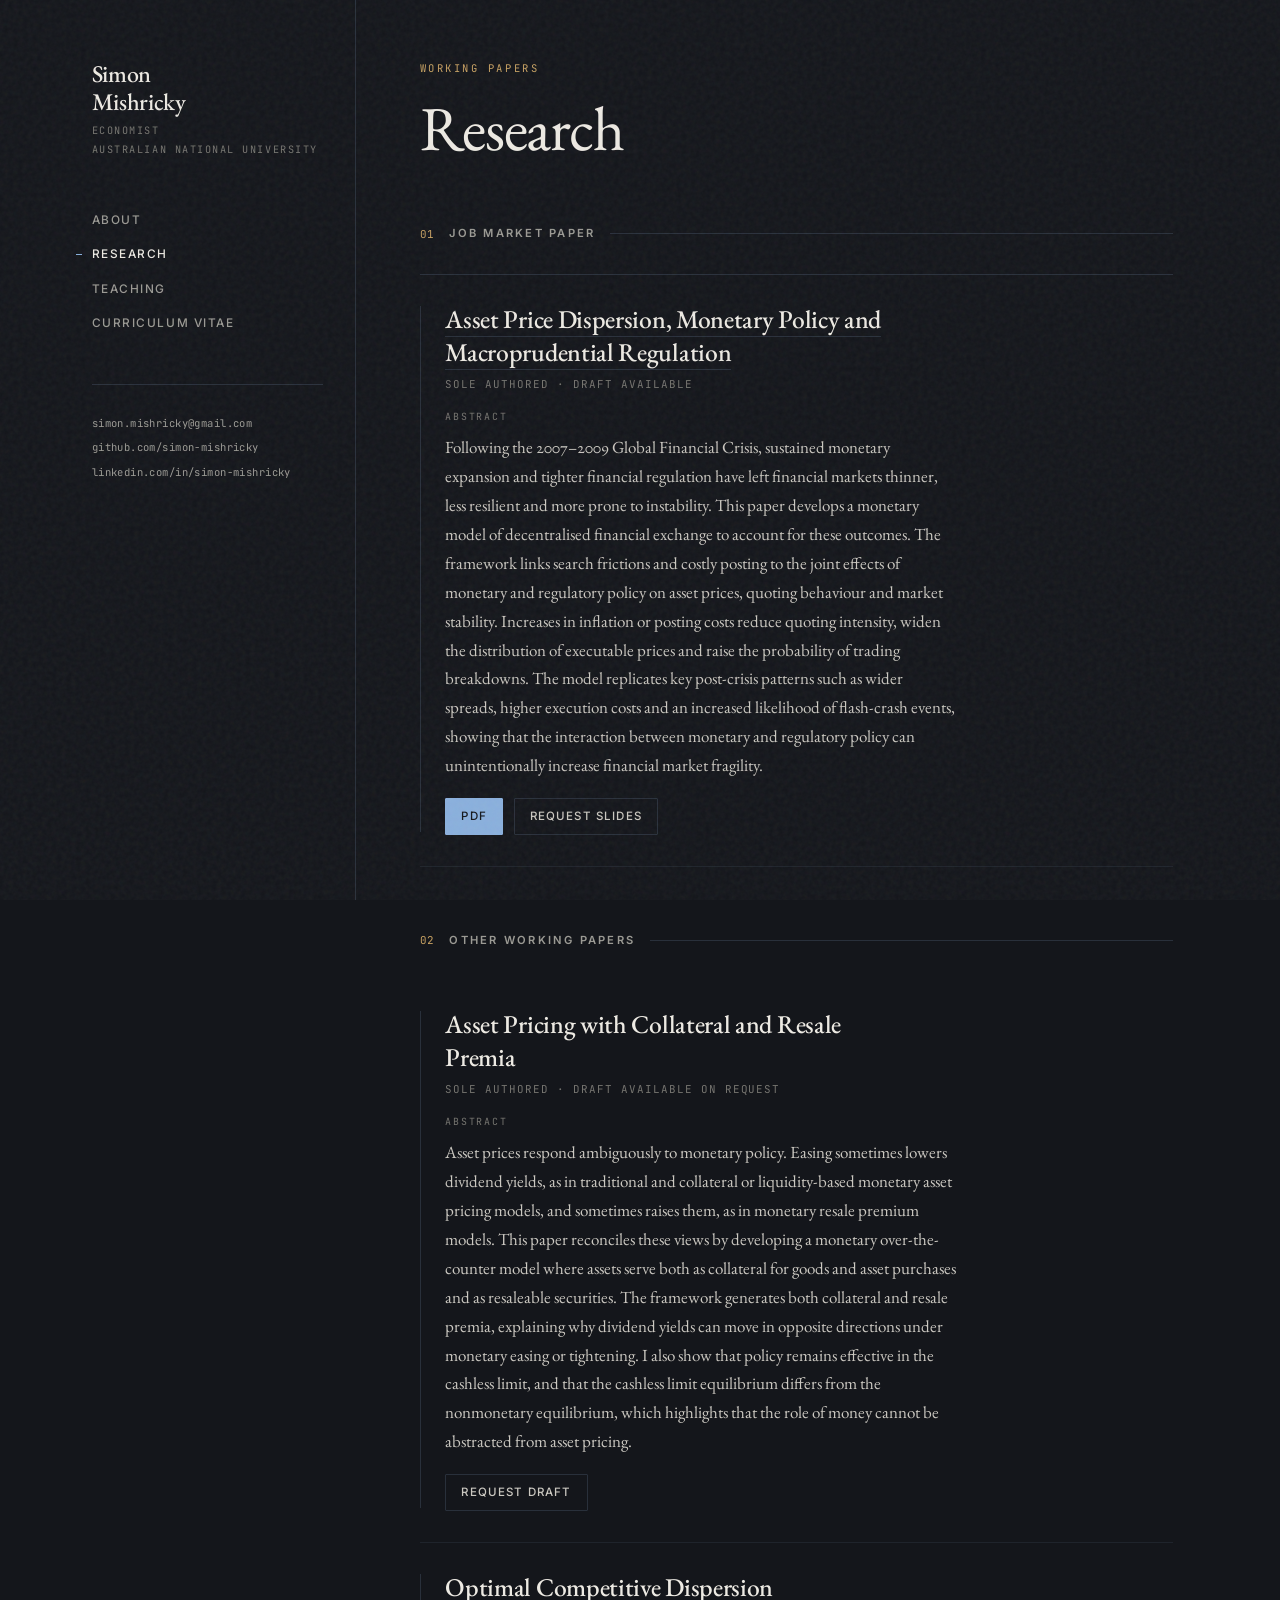
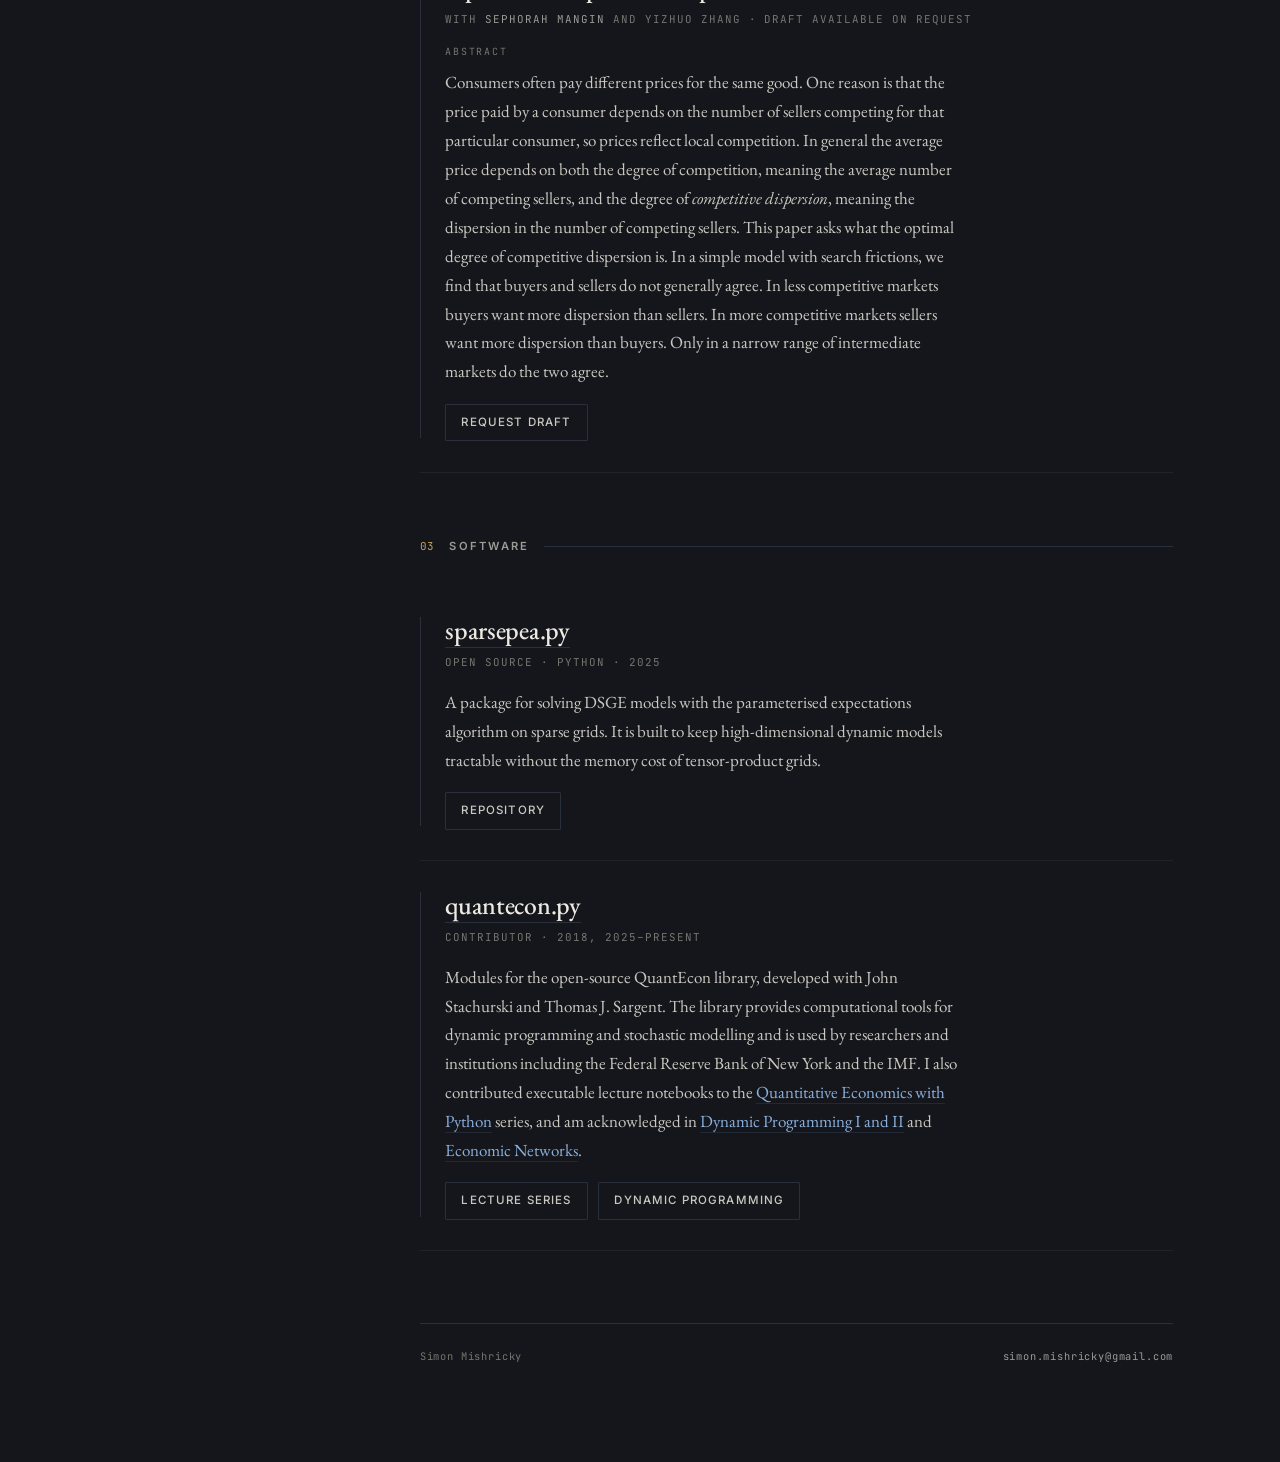
==== research.html @ d3999262 "Add personal academic website Co-Authored-By: Claude Opus 5 <noreply@anthropic.com> Claude-Session: " ====
<!DOCTYPE html>
<html lang="en" data-page="research">
<head>
<meta charset="utf-8">
<meta name="viewport" content="width=device-width, initial-scale=1">
<title>Research · Simon Mishricky</title>
<meta name="description" content="Working papers on monetary policy, asset price dispersion, collateral and resale premia, and optimal competitive dispersion.">
<link rel="canonical" href="https://simon-mishricky.github.io/research.html">
<meta property="og:type" content="website">
<meta property="og:title" content="Research · Simon Mishricky">
<meta property="og:description" content="Working papers on monetary policy, asset price dispersion, collateral and resale premia, and optimal competitive dispersion.">
<link rel="icon" type="image/svg+xml" href="assets/favicon.svg">
<link rel="preconnect" href="https://fonts.googleapis.com">
<link rel="preconnect" href="https://fonts.gstatic.com" crossorigin>
<link href="https://fonts.googleapis.com/css2?family=EB+Garamond:ital,wght@0,400;0,500;0,600;1,400;1,500&family=Inter:wght@400;500;600&family=JetBrains+Mono:wght@400;500&display=swap" rel="stylesheet">
<link rel="stylesheet" href="assets/styles.css">

<script type="speculationrules">
{"prefetch":[{"urls":["index.html","research.html","teaching.html","cv.html"],"eagerness":"moderate"}]}
</script>
</head>
<body>
<a class="skip" href="#main">Skip to content</a>

<div class="shell">

  <header class="rail">
    <a class="rail-mark" href="index.html">Simon<br>Mishricky</a>
    <p class="rail-role">Economist<br>Australian National University</p>
    <nav class="rail-nav" aria-label="Primary">
      <a href="index.html">About</a>
      <a href="research.html" aria-current="page">Research</a>
      <a href="teaching.html">Teaching</a>
      <a href="cv.html">Curriculum Vitae</a>
    </nav>
    <div class="rail-foot">
      <p><a href="mailto:simon.mishricky@gmail.com">simon.mishricky@gmail.com</a></p>
      <p><a href="https://github.com/simon-mishricky">github.com/simon-mishricky</a></p>
      <p><a href="https://www.linkedin.com/in/simon-mishricky">linkedin.com/in/simon-mishricky</a></p>
    </div>
  </header>

  <main class="main" id="main">

    <p class="eyebrow">Working papers</p>
    <h1 class="page-title">Research</h1>

    <h2 class="sec" data-num="01">Job Market Paper</h2>

    <article class="paper">
      <h3 class="paper-title"><a href="https://simon-mishricky.github.io/APD_Paper.pdf">Asset Price Dispersion, Monetary Policy and Macroprudential Regulation</a></h3>
      <p class="paper-meta">Sole authored &middot; Draft available</p>
      <div class="abstract">
        <span class="abstract-label">Abstract</span>
        <p>Following the 2007&ndash;2009 Global Financial Crisis, sustained monetary expansion and tighter financial regulation have left financial markets thinner, less resilient and more prone to instability. This paper develops a monetary model of decentralised financial exchange to account for these outcomes. The framework links search frictions and costly posting to the joint effects of monetary and regulatory policy on asset prices, quoting behaviour and market stability. Increases in inflation or posting costs reduce quoting intensity, widen the distribution of executable prices and raise the probability of trading breakdowns. The model replicates key post-crisis patterns such as wider spreads, higher execution costs and an increased likelihood of flash-crash events, showing that the interaction between monetary and regulatory policy can unintentionally increase financial market fragility.</p>
      </div>
      <div class="paper-links">
        <a class="btn btn--solid" href="https://simon-mishricky.github.io/APD_Paper.pdf">PDF</a>
        <a class="btn" href="mailto:simon.mishricky@gmail.com?subject=Asset%20Price%20Dispersion%20paper">Request slides</a>
      </div>
    </article>

    <h2 class="sec" data-num="02">Other Working Papers</h2>

    <article class="paper">
      <h3 class="paper-title">Asset Pricing with Collateral and Resale Premia</h3>
      <p class="paper-meta">Sole authored &middot; Draft available on request</p>
      <div class="abstract">
        <span class="abstract-label">Abstract</span>
        <p>Asset prices respond ambiguously to monetary policy. Easing sometimes lowers dividend yields, as in traditional and collateral or liquidity-based monetary asset pricing models, and sometimes raises them, as in monetary resale premium models. This paper reconciles these views by developing a monetary over-the-counter model where assets serve both as collateral for goods and asset purchases and as resaleable securities. The framework generates both collateral and resale premia, explaining why dividend yields can move in opposite directions under monetary easing or tightening. I also show that policy remains effective in the cashless limit, and that the cashless limit equilibrium differs from the nonmonetary equilibrium, which highlights that the role of money cannot be abstracted from asset pricing.</p>
      </div>
      <div class="paper-links">
        <a class="btn" href="mailto:simon.mishricky@gmail.com?subject=Collateral%20and%20Resale%20Premia%20paper">Request draft</a>
      </div>
    </article>

    <article class="paper">
      <h3 class="paper-title">Optimal Competitive Dispersion</h3>
      <p class="paper-meta">With <a href="http://www.sephorahmangin.info/">Sephorah Mangin</a> and Yizhuo Zhang &middot; Draft available on request</p>
      <div class="abstract">
        <span class="abstract-label">Abstract</span>
        <p>Consumers often pay different prices for the same good. One reason is that the price paid by a consumer depends on the number of sellers competing for that particular consumer, so prices reflect local competition. In general the average price depends on both the degree of competition, meaning the average number of competing sellers, and the degree of <em>competitive dispersion</em>, meaning the dispersion in the number of competing sellers. This paper asks what the optimal degree of competitive dispersion is. In a simple model with search frictions, we find that buyers and sellers do not generally agree. In less competitive markets buyers want more dispersion than sellers. In more competitive markets sellers want more dispersion than buyers. Only in a narrow range of intermediate markets do the two agree.</p>
      </div>
      <div class="paper-links">
        <a class="btn" href="mailto:simon.mishricky@gmail.com?subject=Optimal%20Competitive%20Dispersion%20paper">Request draft</a>
      </div>
    </article>

    <h2 class="sec" data-num="03">Software</h2>

    <article class="paper">
      <h3 class="paper-title"><a href="https://github.com/simon-mishricky/sparsepea">sparsepea.py</a></h3>
      <p class="paper-meta">Open source &middot; Python &middot; 2025</p>
      <div class="abstract">
        <p>A package for solving DSGE models with the parameterised expectations algorithm on sparse grids. It is built to keep high-dimensional dynamic models tractable without the memory cost of tensor-product grids.</p>
      </div>
      <div class="paper-links">
        <a class="btn" href="https://github.com/simon-mishricky/sparsepea">Repository</a>
      </div>
    </article>

    <article class="paper">
      <h3 class="paper-title"><a href="https://github.com/QuantEcon/QuantEcon.py">quantecon.py</a></h3>
      <p class="paper-meta">Contributor &middot; 2018, 2025&ndash;present</p>
      <div class="abstract">
        <p>Modules for the open-source QuantEcon library, developed with John Stachurski and Thomas J. Sargent. The library provides computational tools for dynamic programming and stochastic modelling and is used by researchers and institutions including the Federal Reserve Bank of New York and the IMF. I also contributed executable lecture notebooks to the <a href="https://quantecon.org/lectures/">Quantitative Economics with Python</a> series, and am acknowledged in <a href="https://dp.quantecon.org">Dynamic Programming I and II</a> and <a href="https://networks.quantecon.org">Economic Networks</a>.</p>
      </div>
      <div class="paper-links">
        <a class="btn" href="https://quantecon.org/lectures/">Lecture series</a>
        <a class="btn" href="https://dp.quantecon.org">Dynamic Programming</a>
      </div>
    </article>

    <footer class="foot">
      <span>Simon Mishricky</span>
      <span><a href="mailto:simon.mishricky@gmail.com">simon.mishricky@gmail.com</a></span>
    </footer>

  </main>
</div>
</body>
</html>
---- assets/styles.css ----
/* =============================================================
   Simon Mishricky — personal academic site
   Design: working-paper editorial. Bone ground, ink text,
   deep-teal accent, brass numerals. Garamond prose, Inter UI,
   JetBrains Mono for data.
   ============================================================= */

:root {
    color-scheme: dark;

    /* Ground */
    --paper:      #14171b;
    --paper-alt:  #1a1e23;
    --paper-deep: #21262c;

    /* Ink */
    --ink:    #edeae3;
    --ink-2:  #cbc8c1;
    --ink-3:  #9b9a94;
    --ink-4:  #767570;
    --rule:   #2e333a;
    --rule-2: #23282e;

    /* Accents */
    --accent:       #74c2b1;
    --accent-hover: #9ad8c9;
    --accent-wash:  rgba(116, 194, 177, 0.12);
    --brass:        #c8a263;

    /* Type */
    --serif: 'EB Garamond', 'Iowan Old Style', Georgia, 'Times New Roman', serif;
    --ui:    'Inter', -apple-system, BlinkMacSystemFont, 'Segoe UI', Helvetica, Arial, sans-serif;
    --mono:  'JetBrains Mono', ui-monospace, 'SF Mono', Menlo, Consolas, monospace;

    /* Metrics */
    --rail-w: 16.5rem;
    --gutter: clamp(1.25rem, 4vw, 3.5rem);
    --measure: 64ch;
}

/* ===== PER-PAGE ACCENTS =====
   One palette family, one accent per page. Brass numerals stay constant
   so the pages still read as one site. */

:root[data-page="about"] {
    --paper:      #14181a;
    --paper-alt:  #1a1f22;
    --paper-deep: #212a2c;
    --rule:       #2a332f;
    --rule-2:     #212925;
    --accent:       #74c2b1;
    --accent-hover: #9ad8c9;
    --accent-wash:  rgba(116, 194, 177, 0.12);
}

:root[data-page="research"] {
    --paper:      #14161b;
    --paper-alt:  #1a1d24;
    --paper-deep: #21262f;
    --rule:       #29303b;
    --rule-2:     #1f242c;
    --accent:       #8ab0dd;
    --accent-hover: #a9c6e8;
    --accent-wash:  rgba(138, 176, 221, 0.12);
}

:root[data-page="teaching"] {
    --paper:      #181614;
    --paper-alt:  #201c18;
    --paper-deep: #2a241d;
    --rule:       #352c24;
    --rule-2:     #28211b;
    --accent:       #e09a72;
    --accent-hover: #ecb492;
    --accent-wash:  rgba(224, 154, 114, 0.12);
}

:root[data-page="cv"] {
    --paper:      #17151a;
    --paper-alt:  #1f1c23;
    --paper-deep: #29242e;
    --rule:       #302a36;
    --rule-2:     #251f29;
    --accent:       #bf9ad0;
    --accent-hover: #d2b5df;
    --accent-wash:  rgba(191, 154, 208, 0.12);
}

@view-transition { navigation: auto; }

.rail { view-transition-name: rail; }
.main { view-transition-name: main; }

*, *::before, *::after { box-sizing: border-box; }

html {
    background: var(--paper);
    font-size: 16px;
    scroll-behavior: smooth;
    -webkit-text-size-adjust: 100%;
    /* Reserve the scrollbar on every page so short pages (cv) and long ones
       (research) centre their layout at exactly the same width. */
    scrollbar-gutter: stable;
}

body {
    margin: 0;
    background: var(--paper);
    color: var(--ink-2);
    font-family: var(--serif);
    font-size: 1.0625rem;
    line-height: 1.7;
    font-feature-settings: "kern" 1, "liga" 1, "onum" 1;
    -webkit-font-smoothing: antialiased;
    overflow-x: hidden;
}

/* Paper grain */
body::after {
    content: '';
    position: fixed;
    inset: 0;
    pointer-events: none;
    z-index: 999;
    opacity: 0.055;
    background-image: url("data:image/svg+xml,%3Csvg xmlns='http://www.w3.org/2000/svg' viewBox='0 0 300 300'%3E%3Cfilter id='g'%3E%3CfeTurbulence type='fractalNoise' baseFrequency='0.62' numOctaves='3' stitchTiles='stitch'/%3E%3C/filter%3E%3Crect width='100%25' height='100%25' filter='url(%23g)'/%3E%3C/svg%3E");
}

a {
    color: var(--accent);
    text-decoration: none;
    border-bottom: 1px solid var(--accent-wash);
    transition: color .18s ease, border-color .18s ease;
}
a:hover { color: var(--accent-hover); border-bottom-color: currentColor; }
a:focus-visible {
    outline: 2px solid var(--accent);
    outline-offset: 3px;
    border-radius: 2px;
}

::selection { background: var(--accent-wash); color: var(--ink); }

.skip {
    position: absolute;
    left: -9999px;
}
.skip:focus {
    left: 1rem; top: 1rem;
    z-index: 1000;
    background: var(--paper);
    padding: .6rem 1rem;
    border: 1px solid var(--rule);
}

/* ============================== SHELL ============================== */

.shell {
    max-width: 74rem;
    margin: 0 auto;
    padding: 0 var(--gutter);
}

@media (min-width: 62rem) {
    .shell {
        display: grid;
        grid-template-columns: var(--rail-w) minmax(0, 1fr);
        gap: clamp(2.5rem, 5vw, 5rem);
        align-items: start;
    }
}

/* ============================== RAIL ============================== */

.rail {
    padding: 2.5rem 0 1.5rem;
    border-bottom: 1px solid var(--rule);
    margin-bottom: 2.5rem;
}

@media (min-width: 62rem) {
    .rail {
        position: sticky;
        top: 0;
        height: 100vh;
        display: flex;
        flex-direction: column;
        padding: 3.75rem 2rem 2.5rem 0;
        border-bottom: 0;
        border-right: 1px solid var(--rule);
        margin-bottom: 0;
    }
}

.rail-mark {
    display: inline-block;
    font-family: var(--serif);
    font-size: 1.5rem;
    font-weight: 500;
    letter-spacing: -0.015em;
    line-height: 1.15;
    color: var(--ink);
    border-bottom: 0;
}
.rail-mark:hover { color: var(--accent); }

.rail-role {
    margin: .45rem 0 0;
    font-family: var(--mono);
    font-size: .64rem;
    letter-spacing: .15em;
    text-transform: uppercase;
    color: var(--ink-4);
    line-height: 1.8;
}

.rail-nav {
    margin-top: 2rem;
    display: flex;
    flex-wrap: wrap;
    gap: .35rem 1.5rem;
}

@media (min-width: 62rem) {
    .rail-nav { flex-direction: column; gap: .1rem; margin-top: 2.75rem; align-items: stretch; }
    /* The whole row is clickable, not just the width of the words. */
    .rail-nav a { display: block; }
}

.rail-nav a {
    font-family: var(--ui);
    font-size: .74rem;
    font-weight: 500;
    letter-spacing: .13em;
    text-transform: uppercase;
    color: var(--ink-3);
    border-bottom: 0;
    padding: .4rem 0;
    position: relative;
}
.rail-nav a:hover { color: var(--ink); }

.rail-nav a[aria-current="page"] { color: var(--ink); }
.rail-nav a[aria-current="page"]::before {
    content: '';
    position: absolute;
    left: -1rem;
    top: 50%;
    width: .4rem;
    height: 1px;
    background: var(--accent);
}
@media (max-width: 61.99rem) {
    .rail-nav a[aria-current="page"] { color: var(--accent); }
    .rail-nav a[aria-current="page"]::before { display: none; }
}

.rail-foot {
    /* Sits directly under the nav as one block. It used to be pushed to the
       bottom of the viewport with margin-top:auto, which left the column
       split in two with a gap in the middle while the page scrolled. */
    margin-top: 2.75rem;
    padding-top: 1.75rem;
    border-top: 1px solid var(--rule);
    display: none;
}
@media (min-width: 62rem) { .rail-foot { display: block; } }

.rail-foot p {
    margin: 0 0 .3rem;
    font-family: var(--mono);
    font-size: .66rem;
    letter-spacing: .04em;
    color: var(--ink-4);
    line-height: 1.9;
}
.rail-foot a { color: var(--ink-3); border-bottom-color: transparent; }
.rail-foot a:hover { color: var(--accent); }

/* ============================== MAIN ============================== */

.main {
    padding: 0 0 5rem;
    min-width: 0;
}
@media (min-width: 62rem) { .main { padding: 3.75rem 0 6rem; } }

/* ---------- Page head ---------- */

.eyebrow {
    font-family: var(--mono);
    font-size: .66rem;
    letter-spacing: .24em;
    text-transform: uppercase;
    color: var(--brass);
    margin: 0 0 1.1rem;
}

.page-title {
    font-family: var(--serif);
    font-weight: 400;
    font-size: clamp(2.4rem, 6vw, 3.9rem);
    line-height: 1.04;
    letter-spacing: -0.022em;
    color: var(--ink);
    margin: 0 0 1.25rem;
}
.page-title em { font-style: italic; color: var(--accent); }

.lede {
    max-width: var(--measure);
    font-size: 1.19rem;
    line-height: 1.68;
    color: var(--ink-2);
    margin: 0 0 1.15rem;
}

.prose { max-width: var(--measure); }
.prose p { margin: 0 0 1.15rem; }
.prose p:last-child { margin-bottom: 0; }

/* ---------- Section heads ---------- */

.sec {
    display: flex;
    align-items: center;
    gap: .9rem;
    margin: 4rem 0 1.9rem;
    font-family: var(--ui);
    font-size: .7rem;
    font-weight: 600;
    letter-spacing: .2em;
    text-transform: uppercase;
    color: var(--ink-3);
}
.sec::before {
    content: attr(data-num);
    font-family: var(--mono);
    font-weight: 400;
    font-size: .68rem;
    letter-spacing: .06em;
    color: var(--brass);
}
.sec:not([data-num])::before { display: none; }

.sec::after {
    content: '';
    flex: 1 1 auto;
    height: 1px;
    background: var(--rule);
}

/* ---------- Meta grid (fields, contact, facts) ---------- */

.facts {
    margin: 2.25rem 0 0;
    border-top: 1px solid var(--rule);
}

.fact {
    display: grid;
    grid-template-columns: 1fr;
    gap: .1rem .5rem;
    padding: .85rem 0;
    border-bottom: 1px solid var(--rule-2);
}
@media (min-width: 34rem) {
    .fact { grid-template-columns: 9.5rem minmax(0, 1fr); gap: 1.5rem; align-items: baseline; }
}

.fact dt {
    font-family: var(--mono);
    font-size: .64rem;
    letter-spacing: .14em;
    text-transform: uppercase;
    color: var(--ink-4);
    padding-top: .32rem;
}
.fact dd { margin: 0; color: var(--ink-2); }

/* ---------- Entry rows (CV, teaching, awards) ---------- */

.entry {
    padding: 1.15rem 0;
    border-bottom: 1px solid var(--rule-2);
}
.entry:first-of-type { border-top: 1px solid var(--rule); }

.entry-head {
    display: flex;
    flex-wrap: wrap;
    align-items: baseline;
    justify-content: space-between;
    gap: .25rem 1.5rem;
}

.entry-title {
    flex: 1 1 22rem;
    min-width: 0;
    margin: 0;
    font-family: var(--serif);
    font-size: 1.16rem;
    font-weight: 600;
    line-height: 1.35;
    letter-spacing: -0.005em;
    color: var(--ink);
}
.entry-title .role {
    font-weight: 400;
    font-style: italic;
    color: var(--ink-3);
}

.years {
    flex: 0 0 auto;
    margin-left: auto;
    font-family: var(--mono);
    font-size: .72rem;
    letter-spacing: .05em;
    color: var(--ink-4);
    white-space: nowrap;
    font-variant-numeric: lining-nums tabular-nums;
}

.entry-head .years { padding-top: .15rem; }

.entry-sub {
    margin: .2rem 0 0;
    font-size: 1rem;
    color: var(--ink-3);
}

.entry ul {
    margin: .65rem 0 0;
    padding: 0;
    list-style: none;
    max-width: var(--measure);
}
.entry ul li {
    position: relative;
    padding-left: 1.15rem;
    margin-bottom: .4rem;
    color: var(--ink-2);
    line-height: 1.62;
}
.entry ul li::before {
    content: '';
    position: absolute;
    left: 0;
    top: .78em;
    width: .5rem;
    height: 1px;
    background: var(--ink-4);
}
.entry ul li:last-child { margin-bottom: 0; }

.entry ul ul { margin-top: .35rem; }
.entry ul ul li::before { width: .3rem; background: var(--rule); height: 2px; border-radius: 2px; top: .72em; }

/* ---------- Papers ---------- */

.paper {
    position: relative;
    padding: 1.75rem 0 1.9rem 0;
    border-bottom: 1px solid var(--rule-2);
}
.paper:first-of-type { border-top: 1px solid var(--rule); }

@media (min-width: 48rem) {
    .paper { padding-left: 1.6rem; }
    .paper::before {
        content: '';
        position: absolute;
        left: 0;
        top: 1.95rem;
        bottom: 2.1rem;
        width: 1px;
        background: var(--rule);
        transition: background .25s ease;
    }
    .paper:hover::before { background: var(--accent); }
}

.paper-flag {
    display: inline-block;
    margin-bottom: .7rem;
    padding: .22rem .55rem;
    font-family: var(--mono);
    font-size: .6rem;
    letter-spacing: .16em;
    text-transform: uppercase;
    color: var(--accent);
    background: var(--accent-wash);
}

.paper-title {
    margin: 0 0 .4rem;
    font-family: var(--serif);
    font-size: clamp(1.35rem, 2.6vw, 1.6rem);
    font-weight: 500;
    line-height: 1.28;
    letter-spacing: -0.012em;
    color: var(--ink);
    max-width: 34ch;
}
.paper-title a { color: inherit; border-bottom: 1px solid var(--rule); }
.paper-title a:hover { color: var(--accent); border-bottom-color: currentColor; }

.paper-meta {
    margin: 0 0 1rem;
    font-family: var(--mono);
    font-size: .68rem;
    letter-spacing: .09em;
    text-transform: uppercase;
    color: var(--ink-4);
}
.paper-meta a { color: var(--ink-3); border-bottom-color: transparent; }
.paper-meta a:hover { color: var(--accent); }

.abstract {
    max-width: var(--measure);
    margin: 0;
    color: var(--ink-2);
}
.abstract .abstract-label {
    display: block;
    font-family: var(--mono);
    font-size: .62rem;
    letter-spacing: .18em;
    text-transform: uppercase;
    color: var(--ink-4);
    margin-bottom: .45rem;
}
.abstract p { margin: 0 0 .9rem; }
.abstract p:last-child { margin-bottom: 0; }

.paper-links {
    margin-top: 1.1rem;
    display: flex;
    flex-wrap: wrap;
    gap: .5rem .65rem;
}

/* ---------- Buttons ---------- */

.btn {
    display: inline-flex;
    align-items: center;
    gap: .45rem;
    padding: .5rem .95rem;
    font-family: var(--ui);
    font-size: .72rem;
    font-weight: 500;
    letter-spacing: .1em;
    text-transform: uppercase;
    color: var(--ink-2);
    background: transparent;
    border: 1px solid var(--rule);
    border-radius: 1px;
    transition: color .18s ease, border-color .18s ease, background .18s ease;
}
.btn:hover {
    color: var(--accent);
    border-color: var(--accent);
    background: var(--accent-wash);
}
.btn--solid {
    color: var(--paper);
    background: var(--accent);
    border-color: var(--accent);
}
.btn--solid:hover {
    color: var(--paper);
    background: var(--accent-hover);
    border-color: var(--accent-hover);
}
.btn--solid, .btn--solid:hover { color: #14171b; }

.actions {
    display: flex;
    flex-wrap: wrap;
    gap: .6rem;
    margin-top: 2rem;
}

/* ---------- Tags ---------- */

.tags {
    display: flex;
    flex-wrap: wrap;
    gap: .4rem .45rem;
    margin: 0;
    padding: 0;
    list-style: none;
}
.tags li {
    font-family: var(--mono);
    font-size: .66rem;
    letter-spacing: .1em;
    text-transform: uppercase;
    color: var(--ink-3);
    padding: .3rem .6rem;
    border: 1px solid var(--rule);
    border-radius: 1px;
}

/* ---------- Pull panel ---------- */

.panel {
    margin: 2.5rem 0 0;
    padding: 1.75rem;
    background: var(--paper-alt);
    border-left: 2px solid var(--accent);
}
.panel h3 {
    margin: 0 0 .55rem;
    font-family: var(--serif);
    font-size: 1.28rem;
    font-weight: 500;
    line-height: 1.3;
    color: var(--ink);
}
.panel p { margin: 0 0 .9rem; max-width: var(--measure); }
.panel p:last-child { margin-bottom: 0; }

/* ---------- Simple list ---------- */

.plain {
    margin: 0;
    padding: 0;
    list-style: none;
    border-top: 1px solid var(--rule);
}
.plain li {
    display: flex;
    flex-wrap: wrap;
    align-items: baseline;
    justify-content: space-between;
    gap: .2rem 1.5rem;
    padding: .8rem 0;
    border-bottom: 1px solid var(--rule-2);
    color: var(--ink-2);
}
.plain li > span:first-child { flex: 1 1 22rem; min-width: 0; max-width: 56ch; }
.plain li > .years { margin-left: auto; }

/* ---------- Course block ---------- */

.courses { margin: 0; padding: 0; }
.courses dt {
    font-family: var(--mono);
    font-size: .64rem;
    letter-spacing: .15em;
    text-transform: uppercase;
    color: var(--brass);
    margin: 1.6rem 0 .55rem;
}
.courses dt:first-child { margin-top: 0; }
.courses dt span {
    color: var(--ink-4);
    letter-spacing: .1em;
}
.courses dt span::before {
    content: '\00B7';
    margin: 0 .45rem 0 .25rem;
    color: var(--rule);
}
.courses dd {
    margin: 0 0 .5rem;
    padding-left: 1.15rem;
    position: relative;
    max-width: var(--measure);
    color: var(--ink-2);
}
.courses dd::before {
    content: '';
    position: absolute;
    left: 0;
    top: .78em;
    width: .5rem;
    height: 1px;
    background: var(--ink-4);
}
.courses dd b {
    font-weight: 600;
    color: var(--ink);
}

/* ---------- Stat row ---------- */

.stats {
    display: flex;
    flex-wrap: wrap;
    gap: 2rem 3.25rem;
    margin: 2.5rem 0 0;
    padding: 0;
    list-style: none;
}
.stats li { position: relative; }
.stats li + li::before {
    content: '';
    position: absolute;
    left: -1.6rem;
    top: .3rem;
    bottom: .3rem;
    width: 1px;
    background: var(--rule);
}
.stat-value {
    display: block;
    font-family: var(--serif);
    font-size: 2.1rem;
    font-weight: 500;
    line-height: 1;
    letter-spacing: -0.02em;
    color: var(--ink);
    font-variant-numeric: lining-nums;
}
.stat-label {
    display: block;
    margin-top: .45rem;
    font-family: var(--mono);
    font-size: .62rem;
    letter-spacing: .15em;
    text-transform: uppercase;
    color: var(--ink-4);
}

/* ---------- Footer ---------- */

.foot {
    margin-top: 4.5rem;
    padding-top: 1.5rem;
    border-top: 1px solid var(--rule);
    display: flex;
    flex-wrap: wrap;
    justify-content: space-between;
    gap: .5rem 2rem;
    font-family: var(--mono);
    font-size: .65rem;
    letter-spacing: .08em;
    color: var(--ink-4);
}
.foot a { color: var(--ink-3); border-bottom-color: transparent; }
.foot a:hover { color: var(--accent); }

/* ---------- Print ---------- */

@media print {
    /* Same specificity as the per-page blocks, and later in the source, so a
       dark page ground never reaches paper. */
    :root, :root[data-page] {
        --paper: #fff; --paper-alt: #fff;
        --ink: #000; --ink-2: #000; --ink-3: #333; --ink-4: #555;
        --rule: #999; --rule-2: #ccc; --brass: #555;
        --accent: #000; --accent-hover: #000; --accent-wash: transparent;
    }
    body { font-size: 10pt; line-height: 1.4; }
    body::after, .rail-nav, .actions, .foot, .skip { display: none !important; }
    .shell { display: block; max-width: none; padding: 0; }
    .rail { border: 0; padding: 0 0 .5rem; margin-bottom: 1rem; border-bottom: 1px solid #999; }
    .rail-foot { display: block; margin-top: .5rem; }
    .main { padding: 0; }
    .sec { margin: 1.25rem 0 .6rem; }
    .entry, .paper { break-inside: avoid; padding: .5rem 0; }
    a { color: #000; border: 0; }
}

@media (prefers-reduced-motion: reduce) {
    html { scroll-behavior: auto; }
    * { transition: none !important; animation: none !important; }
    /* `*` does not reach the view-transition pseudo-elements. */
    ::view-transition-group(*),
    ::view-transition-old(*),
    ::view-transition-new(*) { animation: none !important; }
}
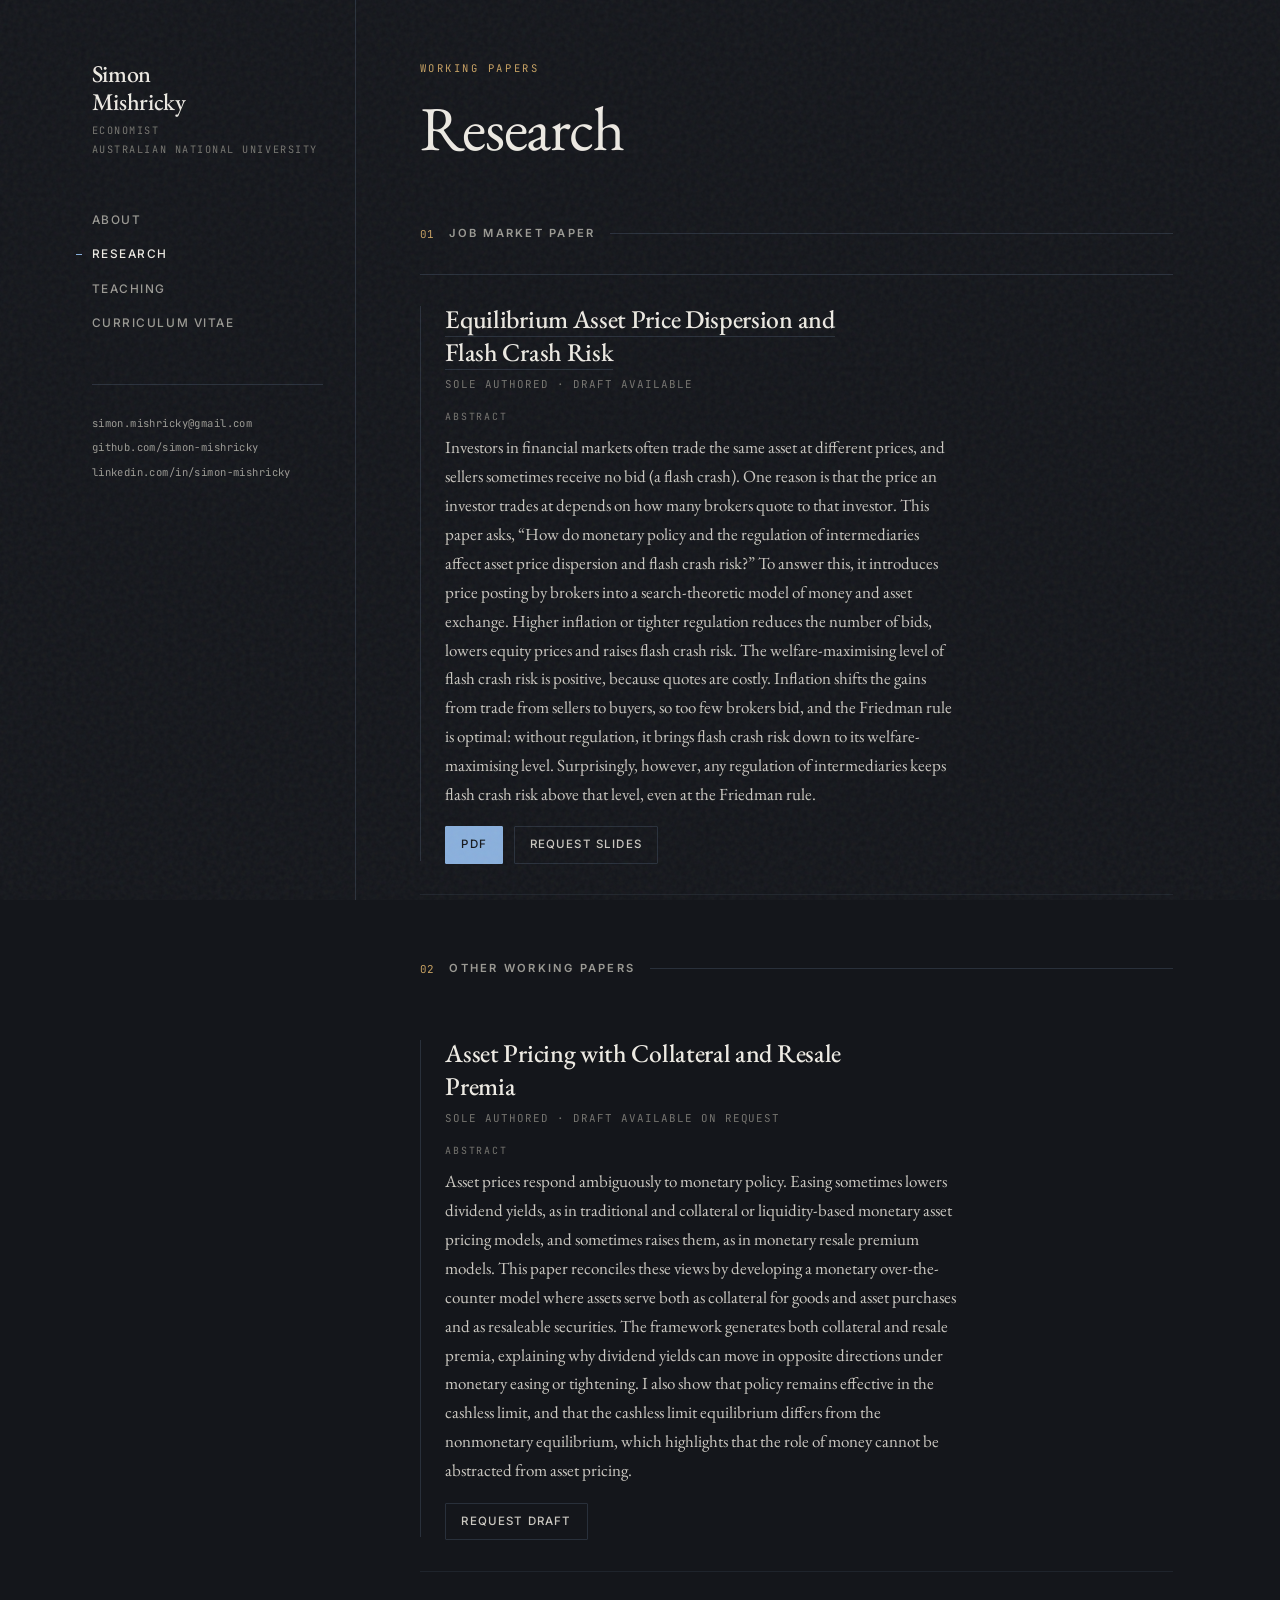
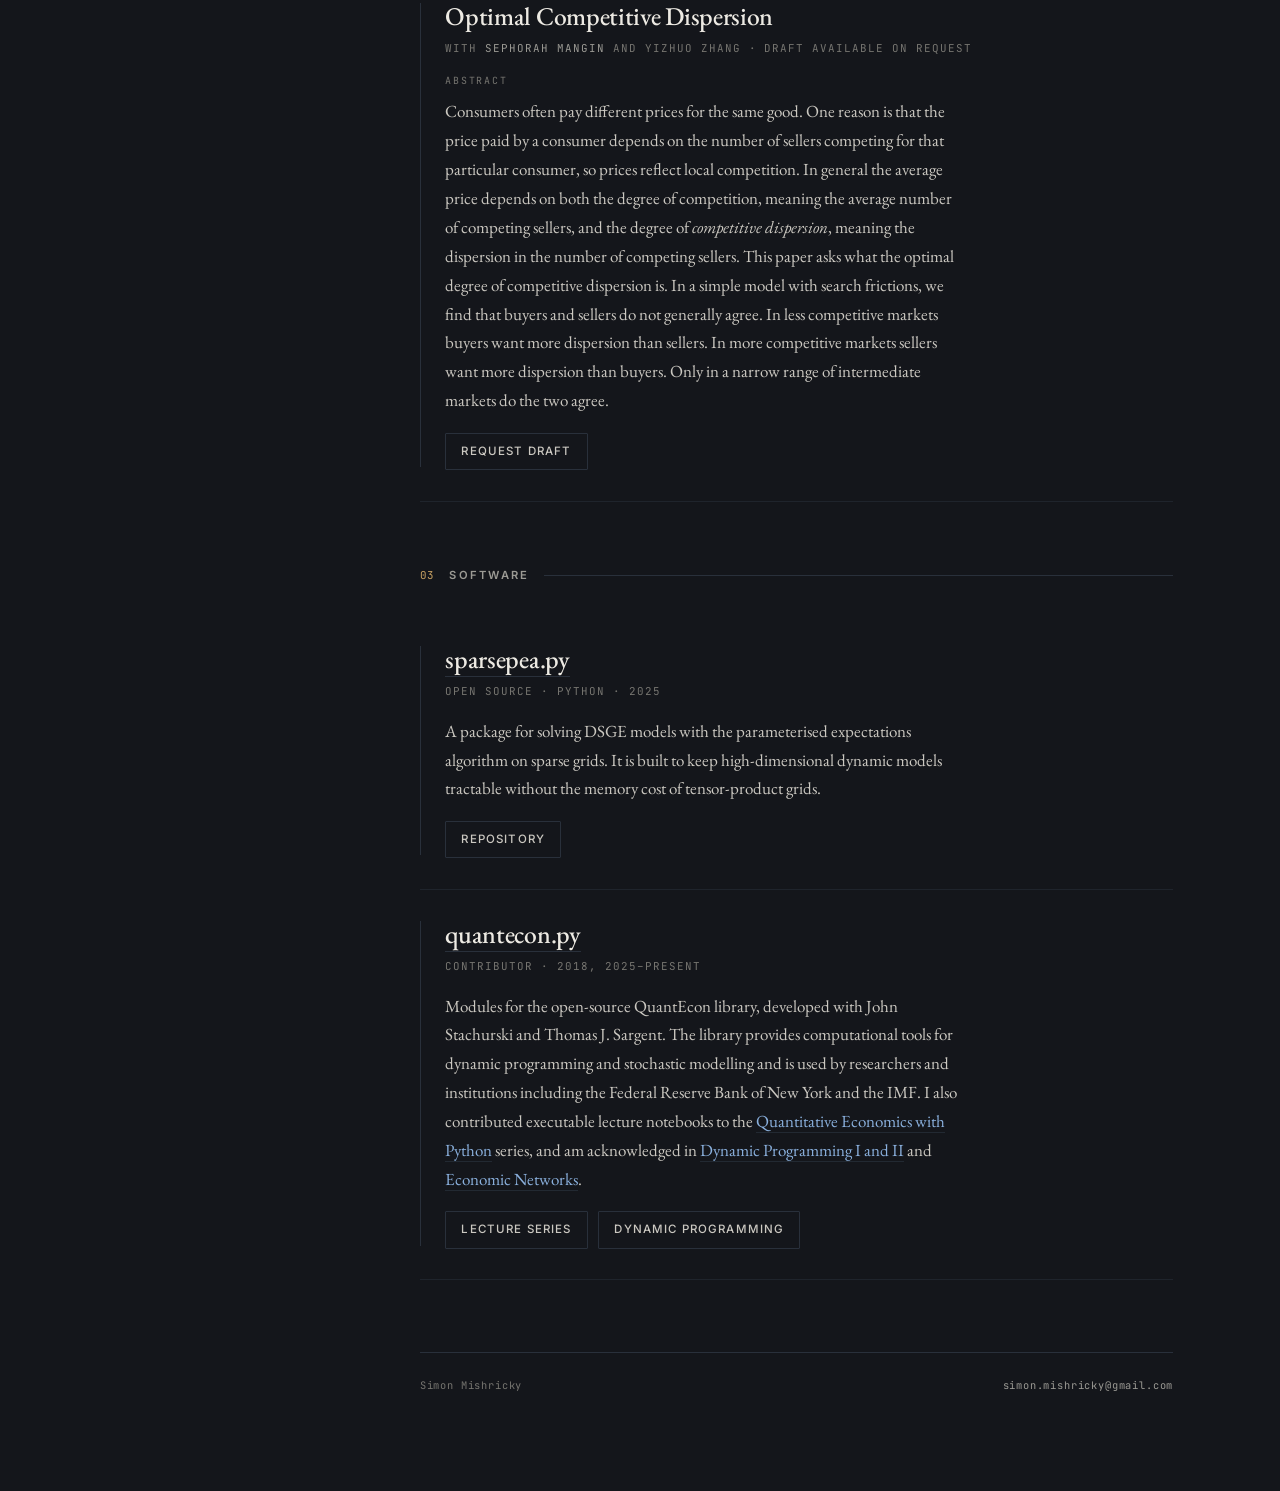
==== commit 1082de7f: "Post new job market paper and update CV (Version 17) Add EAPDFC_Paper.pdf, Equilibrium Asset Price D" ====
--- a/research.html
+++ b/research.html
@@ -4,11 +4,11 @@
 <meta charset="utf-8">
 <meta name="viewport" content="width=device-width, initial-scale=1">
 <title>Research · Simon Mishricky</title>
-<meta name="description" content="Working papers on monetary policy, asset price dispersion, collateral and resale premia, and optimal competitive dispersion.">
+<meta name="description" content="Working papers on monetary policy, asset price dispersion and flash crash risk, collateral and resale premia, and optimal competitive dispersion.">
 <link rel="canonical" href="https://simon-mishricky.github.io/research.html">
 <meta property="og:type" content="website">
 <meta property="og:title" content="Research · Simon Mishricky">
-<meta property="og:description" content="Working papers on monetary policy, asset price dispersion, collateral and resale premia, and optimal competitive dispersion.">
+<meta property="og:description" content="Working papers on monetary policy, asset price dispersion and flash crash risk, collateral and resale premia, and optimal competitive dispersion.">
 <link rel="icon" type="image/svg+xml" href="assets/favicon.svg">
 <link rel="preconnect" href="https://fonts.googleapis.com">
 <link rel="preconnect" href="https://fonts.gstatic.com" crossorigin>
@@ -48,15 +48,15 @@
     <h2 class="sec" data-num="01">Job Market Paper</h2>
 
     <article class="paper">
-      <h3 class="paper-title"><a href="https://simon-mishricky.github.io/APD_Paper.pdf">Asset Price Dispersion, Monetary Policy and Macroprudential Regulation</a></h3>
+      <h3 class="paper-title"><a href="https://simon-mishricky.github.io/EAPDFC_Paper.pdf">Equilibrium Asset Price Dispersion and Flash Crash Risk</a></h3>
       <p class="paper-meta">Sole authored &middot; Draft available</p>
       <div class="abstract">
         <span class="abstract-label">Abstract</span>
-        <p>Following the 2007&ndash;2009 Global Financial Crisis, sustained monetary expansion and tighter financial regulation have left financial markets thinner, less resilient and more prone to instability. This paper develops a monetary model of decentralised financial exchange to account for these outcomes. The framework links search frictions and costly posting to the joint effects of monetary and regulatory policy on asset prices, quoting behaviour and market stability. Increases in inflation or posting costs reduce quoting intensity, widen the distribution of executable prices and raise the probability of trading breakdowns. The model replicates key post-crisis patterns such as wider spreads, higher execution costs and an increased likelihood of flash-crash events, showing that the interaction between monetary and regulatory policy can unintentionally increase financial market fragility.</p>
+        <p>Investors in financial markets often trade the same asset at different prices, and sellers sometimes receive no bid (a flash crash). One reason is that the price an investor trades at depends on how many brokers quote to that investor. This paper asks, &ldquo;How do monetary policy and the regulation of intermediaries affect asset price dispersion and flash crash risk?&rdquo; To answer this, it introduces price posting by brokers into a search-theoretic model of money and asset exchange. Higher inflation or tighter regulation reduces the number of bids, lowers equity prices and raises flash crash risk. The welfare-maximising level of flash crash risk is positive, because quotes are costly. Inflation shifts the gains from trade from sellers to buyers, so too few brokers bid, and the Friedman rule is optimal: without regulation, it brings flash crash risk down to its welfare-maximising level. Surprisingly, however, any regulation of intermediaries keeps flash crash risk above that level, even at the Friedman rule.</p>
       </div>
       <div class="paper-links">
-        <a class="btn btn--solid" href="https://simon-mishricky.github.io/APD_Paper.pdf">PDF</a>
-        <a class="btn" href="mailto:simon.mishricky@gmail.com?subject=Asset%20Price%20Dispersion%20paper">Request slides</a>
+        <a class="btn btn--solid" href="https://simon-mishricky.github.io/EAPDFC_Paper.pdf">PDF</a>
+        <a class="btn" href="mailto:simon.mishricky@gmail.com?subject=Equilibrium%20Asset%20Price%20Dispersion%20and%20Flash%20Crash%20Risk">Request slides</a>
       </div>
     </article>
 
--- a/assets/styles.css
+++ b/assets/styles.css
@@ -86,10 +86,35 @@
     --accent-wash:  rgba(191, 154, 208, 0.12);
 }
 
-@view-transition { navigation: auto; }
-
-.rail { view-transition-name: rail; }
-.main { view-transition-name: main; }
+/* Cross-document view transitions, desktop only.
+
+   Two reasons they are scoped to the same breakpoint as the grid:
+
+   1. Naming an element morphs it -- the browser animates its box from the
+      old page's geometry to the new page's and stretches the snapshot to
+      fit. That is free on the desktop grid, where the rail is a fixed-width
+      100vh column and .main only changes height inside a fixed-width
+      column. Below 62rem the grid collapses and both go full-width, so the
+      morph visibly squashes the page.
+
+   2. Even a plain root cross-fade jolts on a phone. Mobile browsers only
+      collapse the address bar when a page has enough scrollable content,
+      and re-expand it when it does not -- which resizes the viewport
+      mid-navigation, so the snapshot and the new page are measured at
+      different heights. Short pages trip this, and the two that jolted on
+      a real phone are the two shortest. Measured in the stacked layout at
+      960px wide (so taller again on an actual handset, but the ordering
+      holds): cv 1026px, index 2014px, teaching 2480px, research 3243px.
+      cv had 64px of overflow against the viewport; research had 2281px.
+
+   If `@view-transition` inside `@media` is unsupported, the rule is dropped
+   and no page transitions anywhere -- which is the safe direction. */
+@media (min-width: 62rem) {
+    @view-transition { navigation: auto; }
+
+    .rail { view-transition-name: rail; }
+    .main { view-transition-name: main; }
+}
 
 *, *::before, *::after { box-sizing: border-box; }
 
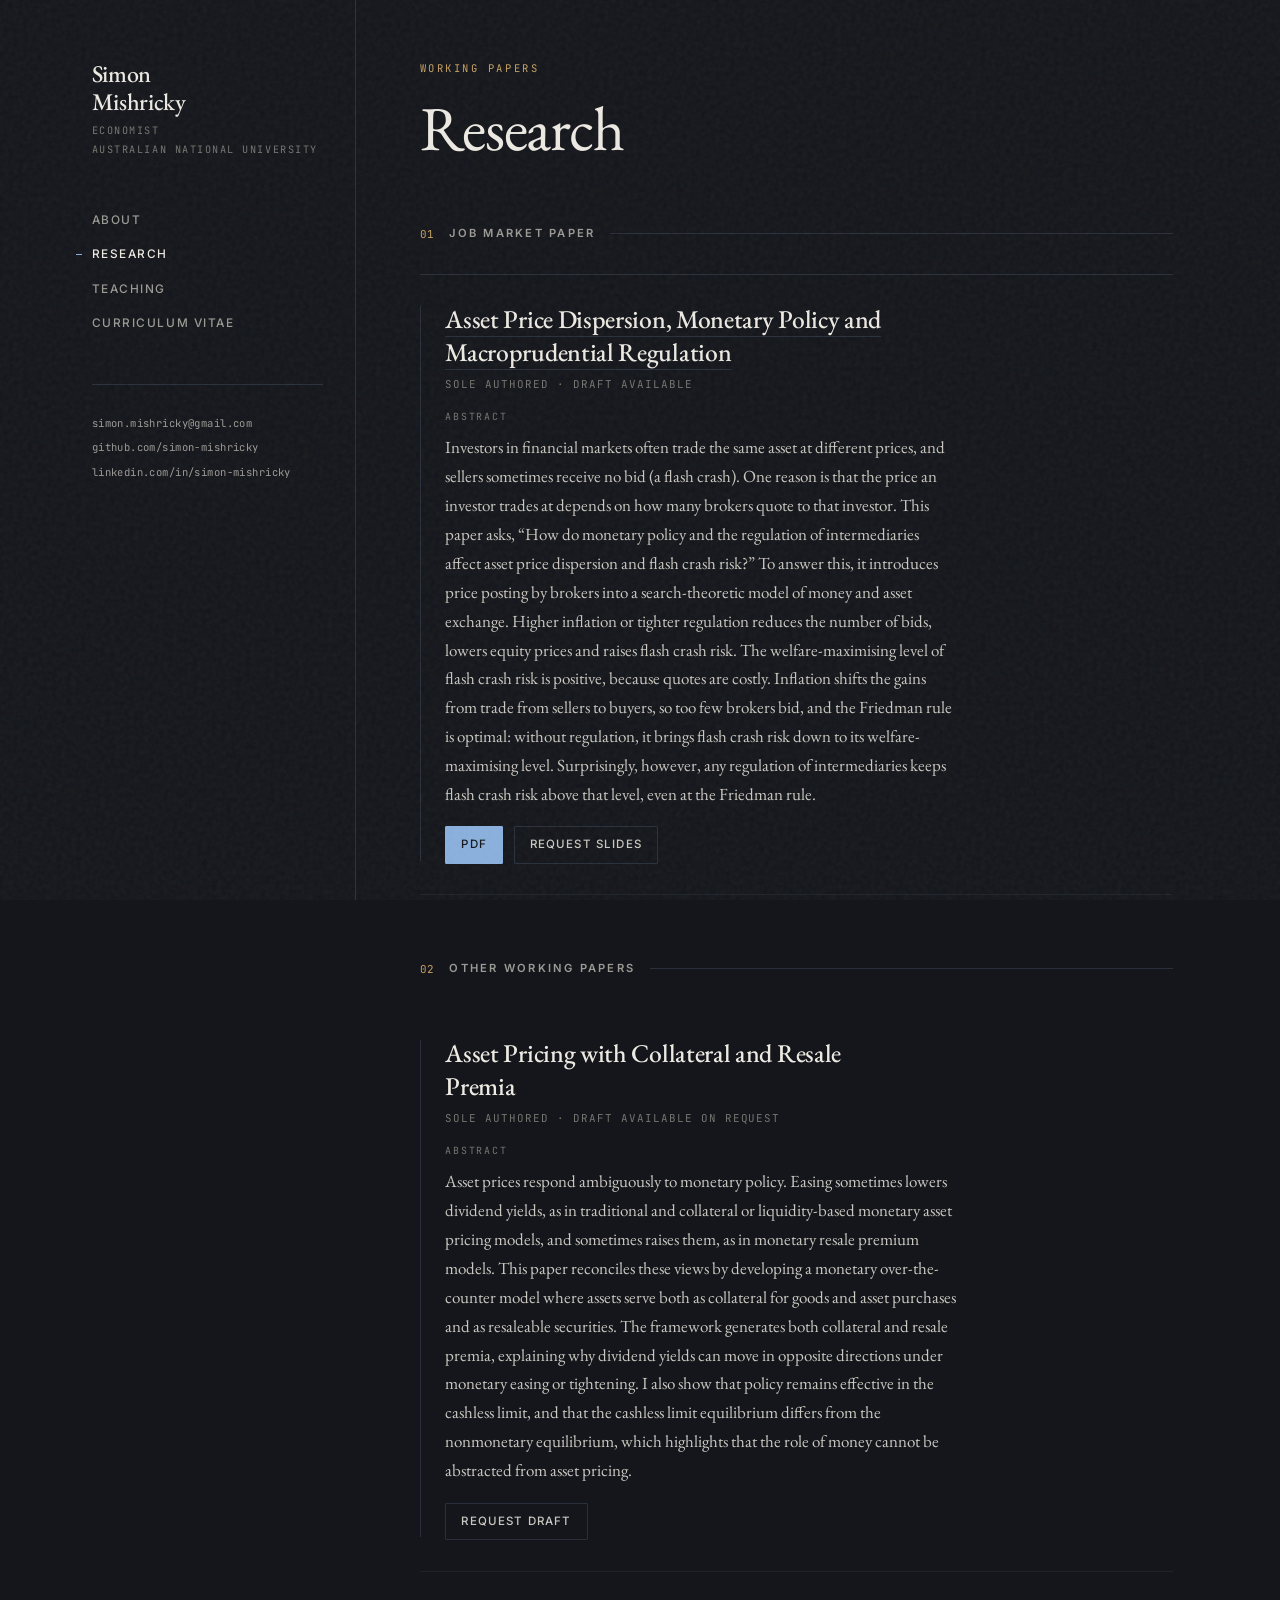
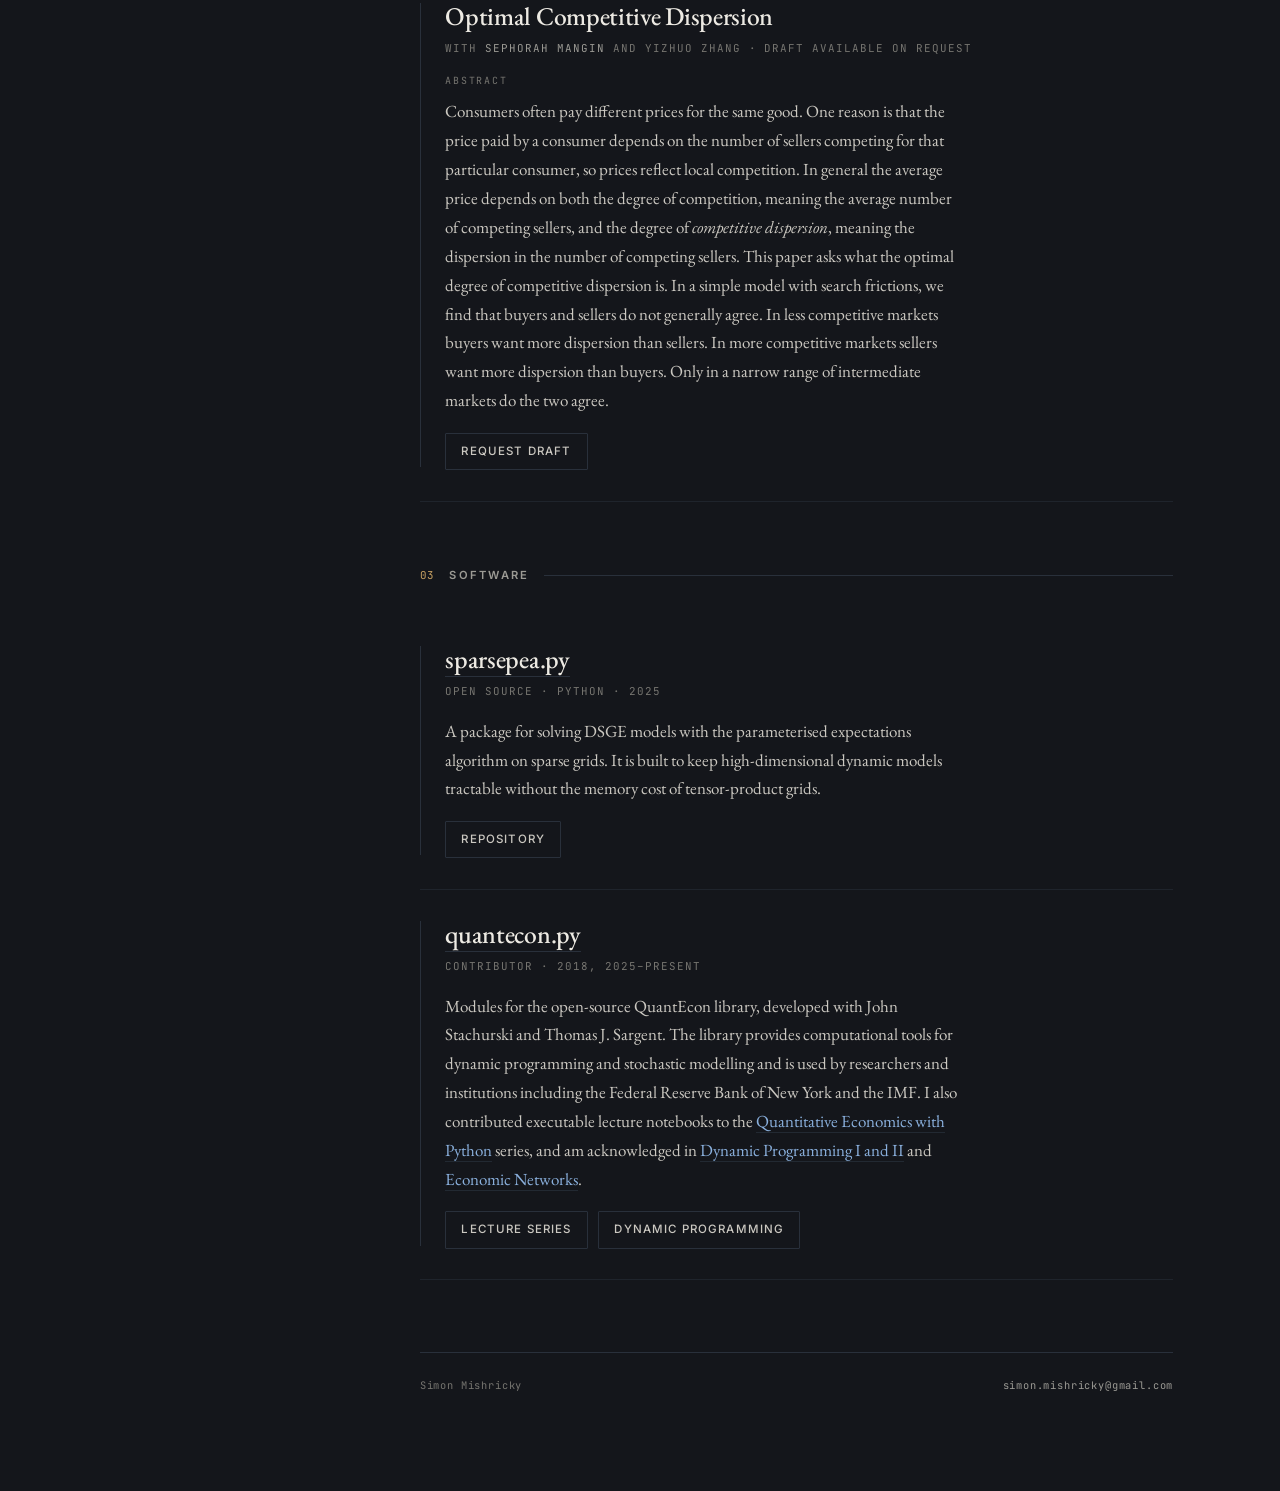
==== commit fc14986d: "Return the job market paper title to Asset Price Dispersion, Monetary Policy and Macroprudential Reg" ====
--- a/research.html
+++ b/research.html
@@ -48,15 +48,15 @@
     <h2 class="sec" data-num="01">Job Market Paper</h2>
 
     <article class="paper">
-      <h3 class="paper-title"><a href="https://simon-mishricky.github.io/EAPDFC_Paper.pdf">Equilibrium Asset Price Dispersion and Flash Crash Risk</a></h3>
+      <h3 class="paper-title"><a href="https://simon-mishricky.github.io/EAPDFCR_Paper.pdf">Asset Price Dispersion, Monetary Policy and Macroprudential Regulation</a></h3>
       <p class="paper-meta">Sole authored &middot; Draft available</p>
       <div class="abstract">
         <span class="abstract-label">Abstract</span>
         <p>Investors in financial markets often trade the same asset at different prices, and sellers sometimes receive no bid (a flash crash). One reason is that the price an investor trades at depends on how many brokers quote to that investor. This paper asks, &ldquo;How do monetary policy and the regulation of intermediaries affect asset price dispersion and flash crash risk?&rdquo; To answer this, it introduces price posting by brokers into a search-theoretic model of money and asset exchange. Higher inflation or tighter regulation reduces the number of bids, lowers equity prices and raises flash crash risk. The welfare-maximising level of flash crash risk is positive, because quotes are costly. Inflation shifts the gains from trade from sellers to buyers, so too few brokers bid, and the Friedman rule is optimal: without regulation, it brings flash crash risk down to its welfare-maximising level. Surprisingly, however, any regulation of intermediaries keeps flash crash risk above that level, even at the Friedman rule.</p>
       </div>
       <div class="paper-links">
-        <a class="btn btn--solid" href="https://simon-mishricky.github.io/EAPDFC_Paper.pdf">PDF</a>
-        <a class="btn" href="mailto:simon.mishricky@gmail.com?subject=Equilibrium%20Asset%20Price%20Dispersion%20and%20Flash%20Crash%20Risk">Request slides</a>
+        <a class="btn btn--solid" href="https://simon-mishricky.github.io/EAPDFCR_Paper.pdf">PDF</a>
+        <a class="btn" href="mailto:simon.mishricky@gmail.com?subject=Asset%20Price%20Dispersion%2C%20Monetary%20Policy%20and%20Macroprudential%20Regulation">Request slides</a>
       </div>
     </article>
 
